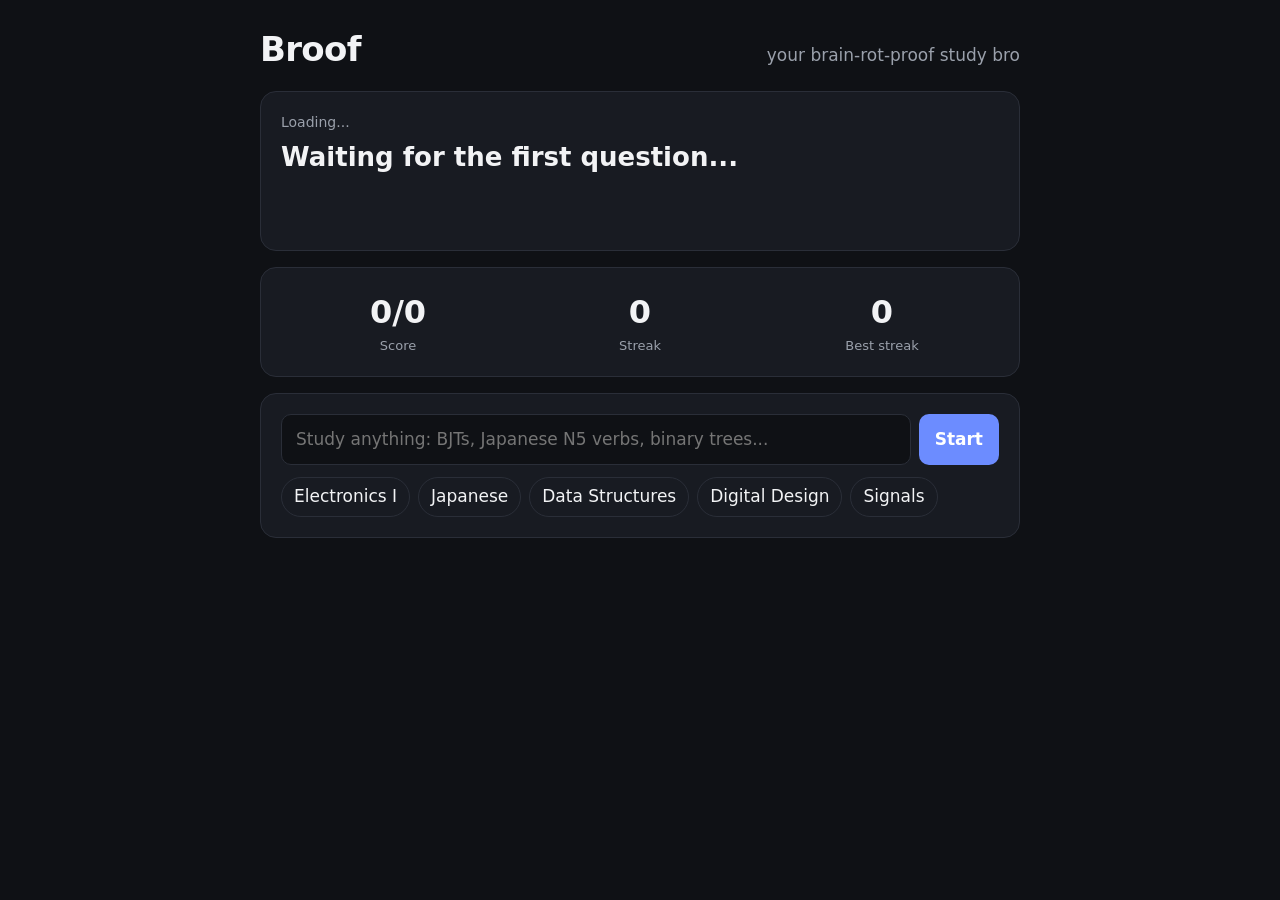
==== index.html @ cd789609 "Level 2: web page with live question, score and topic picker" ====
<!doctype html>
<html lang="en">
<head>
  <meta charset="utf-8">
  <meta name="viewport" content="width=device-width, initial-scale=1">
  <title>Broof</title>
  <style>
    :root {
      --bg: #0f1115; --card: #181b22; --ink: #f2f3f5; --muted: #9aa0ab;
      --accent: #6c8cff; --good: #2fd17a; --bad: #ff5d5d; --line: #2a2e38;
    }
    * { box-sizing: border-box; }
    body {
      margin: 0; padding: 24px 16px; background: var(--bg); color: var(--ink);
      font: 17px/1.5 system-ui, -apple-system, Segoe UI, sans-serif;
    }
    main { max-width: 760px; margin: 0 auto; display: grid; gap: 16px; }
    header { display: flex; align-items: baseline; justify-content: space-between; gap: 12px; flex-wrap: wrap; }
    h1 { margin: 0; font-size: 34px; letter-spacing: -0.02em; }
    .tag { color: var(--muted); margin: 0; }
    .card { background: var(--card); border: 1px solid var(--line); border-radius: 16px; padding: 20px; }
    .row { display: flex; gap: 8px; }
    input {
      flex: 1; min-width: 0; padding: 12px 14px; font: inherit; color: var(--ink);
      background: var(--bg); border: 1px solid var(--line); border-radius: 10px;
    }
    button {
      padding: 12px 16px; font: inherit; font-weight: 600; cursor: pointer;
      border: none; border-radius: 10px; background: var(--accent); color: #fff;
    }
    .chips { display: flex; flex-wrap: wrap; gap: 8px; margin-top: 12px; }
    .chip { background: transparent; color: var(--ink); font-weight: 500;
            border: 1px solid var(--line); padding: 6px 12px; border-radius: 999px; }
    #topic-now { color: var(--muted); font-size: 14px; margin: 0 0 8px; }
    #question { font-size: 26px; font-weight: 650; margin: 0 0 16px; line-height: 1.3; }
    .choices { display: grid; gap: 10px; }
    .choice {
      display: flex; gap: 14px; align-items: center; padding: 14px 16px;
      border: 2px solid var(--line); border-radius: 12px; font-size: 19px;
      transition: border-color .2s, background .2s;
    }
    .letter {
      flex: none; width: 36px; height: 36px; border-radius: 8px; display: grid; place-items: center;
      background: var(--line); font-weight: 700;
    }
    .switch { margin-left: auto; color: var(--muted); font-size: 13px; white-space: nowrap; }
    .choice.right { border-color: var(--good); background: rgba(47,209,122,.12); }
    .choice.wrong { border-color: var(--bad); background: rgba(255,93,93,.12); }
    #status { margin: 14px 0 0; color: var(--muted); min-height: 1.5em; }
    #status.right { color: var(--good); font-weight: 600; }
    #status.wrong { color: var(--bad); font-weight: 600; }
    .stats { display: grid; grid-template-columns: repeat(3, 1fr); gap: 8px; text-align: center; }
    .num { font-size: 32px; font-weight: 700; }
    .lbl { font-size: 13px; color: var(--muted); }
  </style>
</head>
<body>
<main>
  <header>
    <h1>Broof</h1>
    <p class="tag">your brain-rot-proof study bro</p>
  </header>

  <section class="card">
    <p id="topic-now">Loading...</p>
    <p id="question">Waiting for the first question...</p>
    <div class="choices" id="choices"></div>
    <p id="status"></p>
  </section>

  <section class="card stats">
    <div><div class="num" id="score">0/0</div><div class="lbl">Score</div></div>
    <div><div class="num" id="streak">0</div><div class="lbl">Streak</div></div>
    <div><div class="num" id="best">0</div><div class="lbl">Best streak</div></div>
  </section>

  <section class="card">
    <div class="row">
      <input id="topic" placeholder="Study anything: BJTs, Japanese N5 verbs, binary trees...">
      <button id="go">Start</button>
    </div>
    <div class="chips">
      <button class="chip" data-topic="Electronics I: diodes, BJTs and op-amps">Electronics I</button>
      <button class="chip" data-topic="Beginner Japanese vocabulary (write Japanese in romaji with meaning)">Japanese</button>
      <button class="chip" data-topic="Data structures: binary search trees, heaps and hash tables">Data Structures</button>
      <button class="chip" data-topic="Digital design: logic gates, truth tables and binary">Digital Design</button>
      <button class="chip" data-topic="Signals and systems: Fourier and Laplace transforms">Signals</button>
    </div>
  </section>
</main>

<script>
  function start(topic) {
    topic = topic.trim();
    if (!topic) return;
    fetch("/api/topic?name=" + encodeURIComponent(topic)).catch(console.error);
  }
  document.getElementById("go").onclick = () => start(document.getElementById("topic").value);
  document.getElementById("topic").addEventListener("keydown", e => { if (e.key === "Enter") start(e.target.value); });
  document.querySelectorAll(".chip").forEach(c => c.onclick = () => start(c.dataset.topic));

  let lastKey = "";
  async function refresh() {
    let s;
    try { s = await (await fetch("/api/state")).json(); } catch (e) { return; }

    document.getElementById("topic-now").textContent = "Topic: " + s.topic + (s.source === "backup" ? "  (offline deck)" : "");
    document.getElementById("score").textContent = s.score + "/" + s.asked;
    document.getElementById("streak").textContent = s.streak;
    document.getElementById("best").textContent = s.best_streak;

    const status = document.getElementById("status");
    status.className = s.result || "";
    status.textContent = s.status;

    const key = s.question + "|" + s.result + "|" + s.picked;
    if (key === lastKey) return;
    lastKey = key;

    document.getElementById("question").textContent = s.question || "Thinking...";
    const box = document.getElementById("choices");
    box.innerHTML = "";
    (s.choices || []).forEach((text, i) => {
      const div = document.createElement("div");
      div.className = "choice";
      if (s.result && i === s.answer) div.classList.add("right");
      if (s.result === "wrong" && i === s.picked) div.classList.add("wrong");
      div.innerHTML = '<span class="letter"></span><span class="text"></span><span class="switch"></span>';
      div.querySelector(".letter").textContent = "ABCD"[i];
      div.querySelector(".text").textContent = text;
      div.querySelector(".switch").textContent = "switch " + (i + 1);
      box.appendChild(div);
    });
  }
  setInterval(refresh, 500);
  refresh();
</script>
</body>
</html>
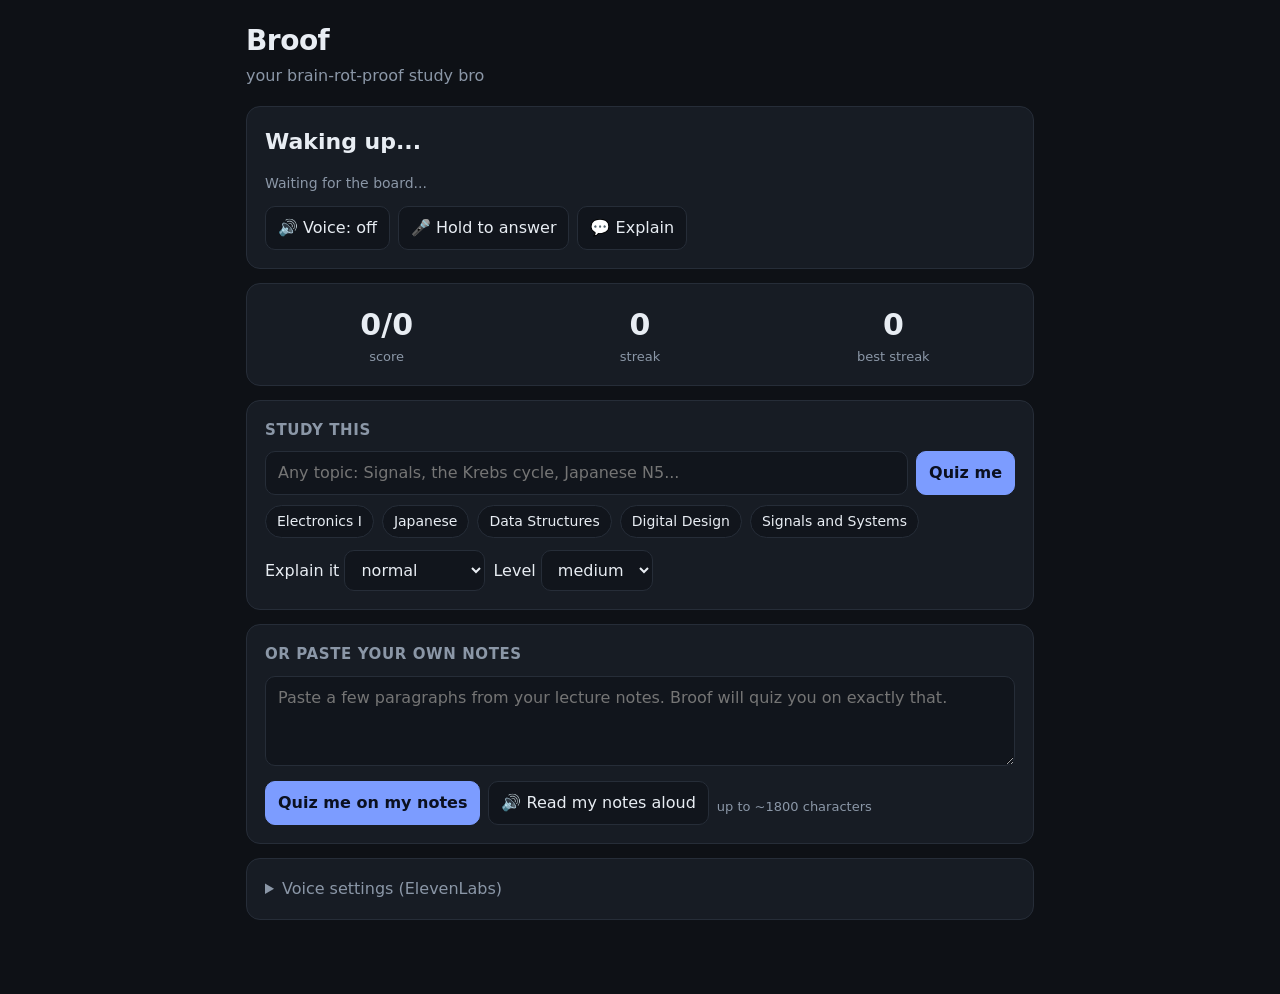
==== commit 77af5574: "Level 5 web page: voice, mic, notes, styles Web page for Level 5 with ElevenLabs voice, mic answers," ====
--- a/index.html
+++ b/index.html
@@ -1,139 +1,225 @@
 <!doctype html>
 <html lang="en">
 <head>
-  <meta charset="utf-8">
-  <meta name="viewport" content="width=device-width, initial-scale=1">
-  <title>Broof</title>
-  <style>
-    :root {
-      --bg: #0f1115; --card: #181b22; --ink: #f2f3f5; --muted: #9aa0ab;
-      --accent: #6c8cff; --good: #2fd17a; --bad: #ff5d5d; --line: #2a2e38;
-    }
-    * { box-sizing: border-box; }
-    body {
-      margin: 0; padding: 24px 16px; background: var(--bg); color: var(--ink);
-      font: 17px/1.5 system-ui, -apple-system, Segoe UI, sans-serif;
-    }
-    main { max-width: 760px; margin: 0 auto; display: grid; gap: 16px; }
-    header { display: flex; align-items: baseline; justify-content: space-between; gap: 12px; flex-wrap: wrap; }
-    h1 { margin: 0; font-size: 34px; letter-spacing: -0.02em; }
-    .tag { color: var(--muted); margin: 0; }
-    .card { background: var(--card); border: 1px solid var(--line); border-radius: 16px; padding: 20px; }
-    .row { display: flex; gap: 8px; }
-    input {
-      flex: 1; min-width: 0; padding: 12px 14px; font: inherit; color: var(--ink);
-      background: var(--bg); border: 1px solid var(--line); border-radius: 10px;
-    }
-    button {
-      padding: 12px 16px; font: inherit; font-weight: 600; cursor: pointer;
-      border: none; border-radius: 10px; background: var(--accent); color: #fff;
-    }
-    .chips { display: flex; flex-wrap: wrap; gap: 8px; margin-top: 12px; }
-    .chip { background: transparent; color: var(--ink); font-weight: 500;
-            border: 1px solid var(--line); padding: 6px 12px; border-radius: 999px; }
-    #topic-now { color: var(--muted); font-size: 14px; margin: 0 0 8px; }
-    #question { font-size: 26px; font-weight: 650; margin: 0 0 16px; line-height: 1.3; }
-    .choices { display: grid; gap: 10px; }
-    .choice {
-      display: flex; gap: 14px; align-items: center; padding: 14px 16px;
-      border: 2px solid var(--line); border-radius: 12px; font-size: 19px;
-      transition: border-color .2s, background .2s;
-    }
-    .letter {
-      flex: none; width: 36px; height: 36px; border-radius: 8px; display: grid; place-items: center;
-      background: var(--line); font-weight: 700;
-    }
-    .switch { margin-left: auto; color: var(--muted); font-size: 13px; white-space: nowrap; }
-    .choice.right { border-color: var(--good); background: rgba(47,209,122,.12); }
-    .choice.wrong { border-color: var(--bad); background: rgba(255,93,93,.12); }
-    #status { margin: 14px 0 0; color: var(--muted); min-height: 1.5em; }
-    #status.right { color: var(--good); font-weight: 600; }
-    #status.wrong { color: var(--bad); font-weight: 600; }
-    .stats { display: grid; grid-template-columns: repeat(3, 1fr); gap: 8px; text-align: center; }
-    .num { font-size: 32px; font-weight: 700; }
-    .lbl { font-size: 13px; color: var(--muted); }
-  </style>
+<meta charset="utf-8">
+<meta name="viewport" content="width=device-width, initial-scale=1">
+<title>Broof - your brain-rot-proof study bro</title>
+<style>
+  :root { --bg:#0e1116; --card:#171c24; --line:#262d38; --text:#e8edf3; --muted:#8b97a7;
+          --accent:#7c9cff; --good:#2fd37a; --bad:#ff5d6c; }
+  * { box-sizing:border-box; }
+  body { margin:0; background:var(--bg); color:var(--text); font:16px/1.5 system-ui,Segoe UI,sans-serif; }
+  .wrap { max-width:820px; margin:0 auto; padding:20px 16px 60px; }
+  h1 { margin:0; font-size:28px; letter-spacing:-.5px; }
+  .sub { color:var(--muted); margin:2px 0 18px; }
+  .card { background:var(--card); border:1px solid var(--line); border-radius:14px; padding:18px; margin-bottom:14px; }
+  .q { font-size:22px; font-weight:600; margin:0 0 14px; min-height:34px; }
+  .badge { display:inline-block; font-size:12px; padding:2px 8px; border-radius:99px; background:#2a3350; color:#b8c6ff; margin-left:8px; vertical-align:middle; }
+  .choice { display:flex; gap:12px; align-items:center; padding:12px 14px; margin:8px 0; border:1px solid var(--line); border-radius:10px; background:#11151c; }
+  .choice b { width:30px; height:30px; border-radius:8px; background:#222a38; display:grid; place-items:center; }
+  .choice small { margin-left:auto; color:var(--muted); }
+  .choice.right { border-color:var(--good); background:#12301f; }
+  .choice.wrong { border-color:var(--bad); background:#3a1a20; }
+  .why { margin-top:12px; padding:12px 14px; border-radius:10px; background:#1b2233; border-left:3px solid var(--accent); display:none; }
+  .why.show { display:block; }
+  .status { color:var(--muted); margin-top:10px; font-size:14px; }
+  .stats { display:grid; grid-template-columns:repeat(3,1fr); gap:10px; }
+  .stat { text-align:center; } .stat .n { font-size:30px; font-weight:700; } .stat .l { color:var(--muted); font-size:13px; }
+  .row { display:flex; flex-wrap:wrap; gap:8px; align-items:center; }
+  input, textarea, select, button { font:inherit; color:var(--text); background:#11151c; border:1px solid var(--line); border-radius:10px; padding:9px 12px; }
+  input[type=text] { flex:1; min-width:160px; }
+  textarea { width:100%; min-height:90px; resize:vertical; }
+  button { cursor:pointer; } button:hover { border-color:var(--accent); }
+  button.primary { background:var(--accent); color:#0b1020; border-color:var(--accent); font-weight:600; }
+  button.on { background:#16301f; border-color:var(--good); }
+  button.rec { background:#3a1a20; border-color:var(--bad); }
+  .chip { padding:5px 11px; font-size:14px; border-radius:99px; }
+  h3 { margin:0 0 10px; font-size:15px; color:var(--muted); font-weight:600; text-transform:uppercase; letter-spacing:.6px; }
+  .hint { color:var(--muted); font-size:13px; margin-top:8px; }
+  details summary { cursor:pointer; color:var(--muted); }
+  ul { margin:6px 0 0; padding-left:20px; }
+</style>
 </head>
 <body>
-<main>
-  <header>
-    <h1>Broof</h1>
-    <p class="tag">your brain-rot-proof study bro</p>
-  </header>
-
-  <section class="card">
-    <p id="topic-now">Loading...</p>
-    <p id="question">Waiting for the first question...</p>
-    <div class="choices" id="choices"></div>
-    <p id="status"></p>
-  </section>
-
-  <section class="card stats">
-    <div><div class="num" id="score">0/0</div><div class="lbl">Score</div></div>
-    <div><div class="num" id="streak">0</div><div class="lbl">Streak</div></div>
-    <div><div class="num" id="best">0</div><div class="lbl">Best streak</div></div>
-  </section>
-
-  <section class="card">
+<div class="wrap">
+  <h1>Broof</h1>
+  <div class="sub">your brain-rot-proof study bro</div>
+
+  <div class="card">
+    <p class="q"><span id="q">Waking up...</span><span id="retry" class="badge" style="display:none">second chance</span></p>
+    <div id="choices"></div>
+    <div id="why" class="why"></div>
+    <div class="status" id="status"></div>
+    <div class="row" style="margin-top:12px">
+      <button id="voiceBtn">🔊 Voice: off</button>
+      <button id="micBtn">🎤 Hold to answer</button>
+      <button id="whyBtn">💬 Explain</button>
+      <span class="hint" id="heard"></span>
+    </div>
+  </div>
+
+  <div class="card stats">
+    <div class="stat"><div class="n" id="score">0/0</div><div class="l">score</div></div>
+    <div class="stat"><div class="n" id="streak">0</div><div class="l">streak</div></div>
+    <div class="stat"><div class="n" id="best">0</div><div class="l">best streak</div></div>
+  </div>
+
+  <div class="card">
+    <h3>Study this</h3>
     <div class="row">
-      <input id="topic" placeholder="Study anything: BJTs, Japanese N5 verbs, binary trees...">
-      <button id="go">Start</button>
+      <input type="text" id="topic" placeholder="Any topic: Signals, the Krebs cycle, Japanese N5...">
+      <button class="primary" id="go">Quiz me</button>
     </div>
-    <div class="chips">
-      <button class="chip" data-topic="Electronics I: diodes, BJTs and op-amps">Electronics I</button>
-      <button class="chip" data-topic="Beginner Japanese vocabulary (write Japanese in romaji with meaning)">Japanese</button>
-      <button class="chip" data-topic="Data structures: binary search trees, heaps and hash tables">Data Structures</button>
-      <button class="chip" data-topic="Digital design: logic gates, truth tables and binary">Digital Design</button>
-      <button class="chip" data-topic="Signals and systems: Fourier and Laplace transforms">Signals</button>
+    <div class="row" style="margin-top:10px" id="chips"></div>
+    <div class="row" style="margin-top:12px">
+      <label>Explain it
+        <select id="style"><option value="normal">normal</option><option value="mom">like a mom</option><option value="coach">like a coach</option></select>
+      </label>
+      <label>Level
+        <select id="level"><option>easy</option><option selected>medium</option><option>hard</option></select>
+      </label>
     </div>
-  </section>
-</main>
+  </div>
+
+  <div class="card">
+    <h3>Or paste your own notes</h3>
+    <textarea id="notes" placeholder="Paste a few paragraphs from your lecture notes. Broof will quiz you on exactly that."></textarea>
+    <div class="row" style="margin-top:8px"><button class="primary" id="notesGo">Quiz me on my notes</button><button id="readNotes">🔊 Read my notes aloud</button><span class="hint">up to ~1800 characters</span></div>
+  </div>
+
+  <div class="card" id="reportCard" style="display:none">
+    <h3>Things to review</h3>
+    <div id="report"></div>
+  </div>
+
+  <div class="card">
+    <details>
+      <summary>Voice settings (ElevenLabs)</summary>
+      <p class="hint">Paste your own ElevenLabs key and a voice ID. They are stored only in this browser. With no key, Broof uses the browser's built-in voice.</p>
+      <div class="row">
+        <input type="password" id="elKey" placeholder="ElevenLabs API key" autocomplete="off">
+        <input type="text" id="elVoice" placeholder="Voice ID (e.g. your mommy voice)">
+        <button id="elSave">Save</button><button id="elTest">Test voice</button>
+      </div>
+      <div class="hint" id="elMsg"></div>
+    </details>
+  </div>
+</div>
 
 <script>
-  function start(topic) {
-    topic = topic.trim();
-    if (!topic) return;
-    fetch("/api/topic?name=" + encodeURIComponent(topic)).catch(console.error);
+const $ = id => document.getElementById(id);
+const LS = { get(k){ try { return localStorage.getItem(k) || ""; } catch(e){ return ""; } },
+             set(k,v){ try { localStorage.setItem(k,v); } catch(e){} } };
+const api = (path, params) => fetch(path + (params ? "?" + new URLSearchParams(params) : "")).catch(()=>{});
+
+let S = {}, lastQ = "", lastResult = "", voiceOn = false, speaking = null;
+
+/* ---------- speaking ---------- */
+function stopSpeaking(){ try { speechSynthesis.cancel(); } catch(e){} if (speaking){ speaking.pause(); speaking = null; } }
+async function say(text){
+  if (!voiceOn || !text) return;
+  stopSpeaking();
+  const key = LS.get("elKey"), voice = LS.get("elVoice");
+  if (key && voice) {
+    try {
+      const r = await fetch("https://api.elevenlabs.io/v1/text-to-speech/" + encodeURIComponent(voice), {
+        method: "POST",
+        headers: { "xi-api-key": key, "Content-Type": "application/json", "Accept": "audio/mpeg" },
+        body: JSON.stringify({ text, model_id: "eleven_turbo_v2_5" })
+      });
+      if (!r.ok) throw new Error("ElevenLabs " + r.status);
+      const a = new Audio(URL.createObjectURL(await r.blob()));
+      speaking = a; await a.play(); return;
+    } catch (e) { $("elMsg").textContent = "ElevenLabs failed (" + e.message + "), using the browser voice."; }
   }
-  document.getElementById("go").onclick = () => start(document.getElementById("topic").value);
-  document.getElementById("topic").addEventListener("keydown", e => { if (e.key === "Enter") start(e.target.value); });
-  document.querySelectorAll(".chip").forEach(c => c.onclick = () => start(c.dataset.topic));
-
-  let lastKey = "";
-  async function refresh() {
-    let s;
-    try { s = await (await fetch("/api/state")).json(); } catch (e) { return; }
-
-    document.getElementById("topic-now").textContent = "Topic: " + s.topic + (s.source === "backup" ? "  (offline deck)" : "");
-    document.getElementById("score").textContent = s.score + "/" + s.asked;
-    document.getElementById("streak").textContent = s.streak;
-    document.getElementById("best").textContent = s.best_streak;
-
-    const status = document.getElementById("status");
-    status.className = s.result || "";
-    status.textContent = s.status;
-
-    const key = s.question + "|" + s.result + "|" + s.picked;
-    if (key === lastKey) return;
-    lastKey = key;
-
-    document.getElementById("question").textContent = s.question || "Thinking...";
-    const box = document.getElementById("choices");
-    box.innerHTML = "";
-    (s.choices || []).forEach((text, i) => {
-      const div = document.createElement("div");
-      div.className = "choice";
-      if (s.result && i === s.answer) div.classList.add("right");
-      if (s.result === "wrong" && i === s.picked) div.classList.add("wrong");
-      div.innerHTML = '<span class="letter"></span><span class="text"></span><span class="switch"></span>';
-      div.querySelector(".letter").textContent = "ABCD"[i];
-      div.querySelector(".text").textContent = text;
-      div.querySelector(".switch").textContent = "switch " + (i + 1);
-      box.appendChild(div);
-    });
-  }
-  setInterval(refresh, 500);
-  refresh();
+  const u = new SpeechSynthesisUtterance(text); u.rate = 1.05; speechSynthesis.speak(u);
+}
+
+/* ---------- drawing ---------- */
+function render(){
+  $("q").textContent = S.question || S.status || "";
+  $("retry").style.display = S.is_retry ? "inline-block" : "none";
+  const box = $("choices"); box.innerHTML = "";
+  (S.choices || []).forEach((c, i) => {
+    const d = document.createElement("div"); d.className = "choice";
+    if (S.result && i === S.answer) d.classList.add("right");
+    if (S.result === "wrong" && i === S.picked) d.classList.add("wrong");
+    d.innerHTML = "<b>" + "ABCD"[i] + "</b><span></span><small>switch " + (i+1) + "</small>";
+    d.querySelector("span").textContent = c; box.appendChild(d);
+  });
+  const w = $("why");
+  if (S.result && S.why) { w.textContent = "💬 " + S.why; w.classList.add("show"); } else w.classList.remove("show");
+  $("status").textContent = (S.question ? S.status : "") + (S.source === "backup" ? "  (offline deck)" : S.source === "saved" ? "  (saved deck)" : "");
+  $("score").textContent = S.score + "/" + S.asked;
+  $("streak").textContent = S.streak; $("best").textContent = S.best_streak;
+  const miss = S.missed || [];
+  $("reportCard").style.display = miss.length ? "block" : "none";
+  $("report").innerHTML = miss.length ? "<ul>" + miss.map(m => "<li></li>").join("") + "</ul>" : "";
+  [...$("report").querySelectorAll("li")].forEach((li, i) => li.textContent = miss[i]);
+}
+
+async function poll(){
+  try {
+    S = await (await fetch("/api/state")).json();
+    render();
+    if (S.question && S.question !== lastQ) {
+      lastQ = S.question; lastResult = "";
+      say("Question. " + S.question + ". " + S.choices.map((c,i) => "ABCD"[i] + ", " + c).join(". "));
+    }
+    if (S.result && S.result !== lastResult) {
+      lastResult = S.result;
+      say((S.result === "right" ? "Correct! " : "Nope. The answer is " + "ABCD"[S.answer] + ", " + S.choices[S.answer] + ". ") + (S.why || ""));
+    }
+  } catch(e) { $("status").textContent = "Waiting for the board..."; }
+}
+setInterval(poll, 500); poll();
+
+/* ---------- buttons ---------- */
+$("voiceBtn").onclick = () => {
+  voiceOn = !voiceOn; $("voiceBtn").textContent = "🔊 Voice: " + (voiceOn ? "on" : "off");
+  $("voiceBtn").classList.toggle("on", voiceOn);
+  api("/api/voice", { on: voiceOn ? 1 : 0 });
+  if (voiceOn) { lastQ = ""; } else stopSpeaking();   // re-read the current question when turned on
+};
+$("whyBtn").onclick = () => { if (S.why && S.result) { const was = voiceOn; voiceOn = true; say(S.why); voiceOn = was; } };
+const go = () => { const t = $("topic").value.trim(); if (t) api("/api/topic", { name: t }); };
+$("go").onclick = go; $("topic").onkeydown = e => { if (e.key === "Enter") go(); };
+$("notesGo").onclick = () => { const t = $("notes").value.trim(); if (t) api("/api/notes", { text: t }); };
+$("readNotes").onclick = () => { const t = $("notes").value.trim(); if (t) { const was = voiceOn; voiceOn = true; say(t.slice(0, 900)); voiceOn = was; } };
+$("style").onchange = () => api("/api/style", { name: $("style").value });
+$("level").onchange = () => api("/api/level", { name: $("level").value });
+["Electronics I", "Japanese", "Data Structures", "Digital Design", "Signals and Systems"].forEach(t => {
+  const b = document.createElement("button"); b.className = "chip"; b.textContent = t;
+  b.onclick = () => { $("topic").value = t; go(); }; $("chips").appendChild(b);
+});
+
+/* ---------- ElevenLabs settings ---------- */
+$("elKey").value = LS.get("elKey"); $("elVoice").value = LS.get("elVoice");
+$("elSave").onclick = () => { LS.set("elKey", $("elKey").value.trim()); LS.set("elVoice", $("elVoice").value.trim()); $("elMsg").textContent = "Saved in this browser."; };
+$("elTest").onclick = () => { LS.set("elKey", $("elKey").value.trim()); LS.set("elVoice", $("elVoice").value.trim());
+  const was = voiceOn; voiceOn = true; $("elMsg").textContent = ""; say("Hi sweetie. Ready to study? Eat something first."); voiceOn = was; };
+
+/* ---------- voice answers (hold the button, say A, B, C, D or explain) ---------- */
+const SR = window.SpeechRecognition || window.webkitSpeechRecognition;
+const WORDS = { a:0, ay:0, eh:0, one:0, "1":0, b:1, be:1, bee:1, two:1, "2":1, c:2, see:2, sea:2, three:2, "3":2, d:3, dee:3, four:3, "4":3 };
+if (!SR) { $("micBtn").disabled = true; $("micBtn").textContent = "🎤 (use Chrome on localhost)"; }
+else {
+  const rec = new SR(); rec.lang = "en-US"; rec.interimResults = false; rec.maxAlternatives = 3;
+  rec.onresult = e => {
+    const heard = [...e.results[0]].map(r => r.transcript.toLowerCase().trim());
+    $("heard").textContent = 'heard: "' + heard[0] + '"';
+    for (const h of heard) {
+      if (/explain|why/.test(h)) { $("whyBtn").click(); return; }
+      for (const w of h.replace(/[^a-z0-9 ]/g, "").split(/\s+/)) if (w in WORDS) { api("/api/answer", { i: WORDS[w] }); return; }
+    }
+  };
+  rec.onend = () => $("micBtn").classList.remove("rec");
+  rec.onerror = () => $("micBtn").classList.remove("rec");
+  const start = () => { stopSpeaking(); try { rec.start(); $("micBtn").classList.add("rec"); } catch(e){} };
+  const stop = () => { try { rec.stop(); } catch(e){} };
+  $("micBtn").onmousedown = start; $("micBtn").onmouseup = stop; $("micBtn").onmouseleave = stop;
+  $("micBtn").ontouchstart = e => { e.preventDefault(); start(); }; $("micBtn").ontouchend = stop;
+}
 </script>
 </body>
 </html>
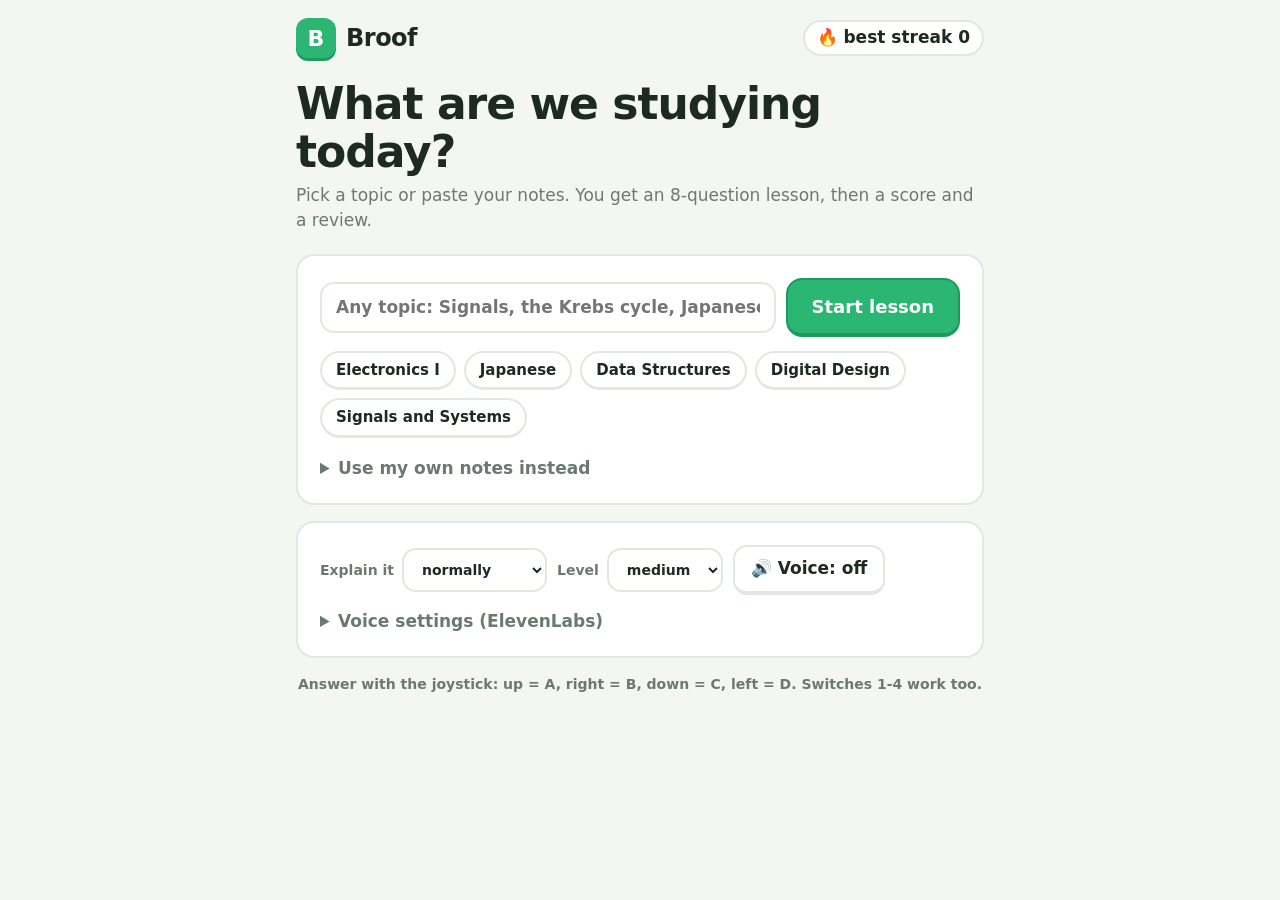
==== commit c3d0d733: "v8 web page: home, lesson, results views Co-Authored-By: Claude Sonnet 5.5 <noreply@anthropic.com> " ====
--- a/index.html
+++ b/index.html
@@ -5,105 +5,195 @@
 <meta name="viewport" content="width=device-width, initial-scale=1">
 <title>Broof - your brain-rot-proof study bro</title>
 <style>
-  :root { --bg:#0e1116; --card:#171c24; --line:#262d38; --text:#e8edf3; --muted:#8b97a7;
-          --accent:#7c9cff; --good:#2fd37a; --bad:#ff5d6c; }
+  :root { --bg:#f4f6f1; --card:#fff; --ink:#1c2a22; --muted:#6b7a70; --line:#e2e8e0;
+          --green:#2bb673; --green-d:#1f9a5f; --green-bg:#e3f6ec; --red:#e5484d; --red-bg:#fdeaea;
+          --blue:#3b6cf6; --blue-bg:#e8eefe; --r:18px; }
   * { box-sizing:border-box; }
-  body { margin:0; background:var(--bg); color:var(--text); font:16px/1.5 system-ui,Segoe UI,sans-serif; }
-  .wrap { max-width:820px; margin:0 auto; padding:20px 16px 60px; }
-  h1 { margin:0; font-size:28px; letter-spacing:-.5px; }
-  .sub { color:var(--muted); margin:2px 0 18px; }
-  .card { background:var(--card); border:1px solid var(--line); border-radius:14px; padding:18px; margin-bottom:14px; }
-  .q { font-size:22px; font-weight:600; margin:0 0 14px; min-height:34px; }
-  .badge { display:inline-block; font-size:12px; padding:2px 8px; border-radius:99px; background:#2a3350; color:#b8c6ff; margin-left:8px; vertical-align:middle; }
-  .choice { display:flex; gap:12px; align-items:center; padding:12px 14px; margin:8px 0; border:1px solid var(--line); border-radius:10px; background:#11151c; }
-  .choice b { width:30px; height:30px; border-radius:8px; background:#222a38; display:grid; place-items:center; }
-  .choice small { margin-left:auto; color:var(--muted); }
-  .choice.right { border-color:var(--good); background:#12301f; }
-  .choice.wrong { border-color:var(--bad); background:#3a1a20; }
-  .why { margin-top:12px; padding:12px 14px; border-radius:10px; background:#1b2233; border-left:3px solid var(--accent); display:none; }
-  .why.show { display:block; }
-  .status { color:var(--muted); margin-top:10px; font-size:14px; }
-  .stats { display:grid; grid-template-columns:repeat(3,1fr); gap:10px; }
-  .stat { text-align:center; } .stat .n { font-size:30px; font-weight:700; } .stat .l { color:var(--muted); font-size:13px; }
-  .row { display:flex; flex-wrap:wrap; gap:8px; align-items:center; }
-  input, textarea, select, button { font:inherit; color:var(--text); background:#11151c; border:1px solid var(--line); border-radius:10px; padding:9px 12px; }
-  input[type=text] { flex:1; min-width:160px; }
-  textarea { width:100%; min-height:90px; resize:vertical; }
-  button { cursor:pointer; } button:hover { border-color:var(--accent); }
-  button.primary { background:var(--accent); color:#0b1020; border-color:var(--accent); font-weight:600; }
-  button.on { background:#16301f; border-color:var(--good); }
-  button.rec { background:#3a1a20; border-color:var(--bad); }
-  .chip { padding:5px 11px; font-size:14px; border-radius:99px; }
-  h3 { margin:0 0 10px; font-size:15px; color:var(--muted); font-weight:600; text-transform:uppercase; letter-spacing:.6px; }
-  .hint { color:var(--muted); font-size:13px; margin-top:8px; }
-  details summary { cursor:pointer; color:var(--muted); }
-  ul { margin:6px 0 0; padding-left:20px; }
+  [hidden] { display:none !important; }
+  body { margin:0; background:var(--bg); color:var(--ink); font:17px/1.5 "Nunito","Segoe UI",system-ui,-apple-system,sans-serif; -webkit-font-smoothing:antialiased; }
+  .wrap { max-width:720px; margin:0 auto; padding:18px 16px 60px; }
+  button, input, select, textarea { font:inherit; color:var(--ink); }
+  button { cursor:pointer; background:#fff; border:2px solid var(--line); border-bottom-width:4px; border-radius:14px; padding:9px 16px; font-weight:800; }
+  button:hover { border-color:#c8d2c8; }
+  button:active { transform:translateY(2px); border-bottom-width:2px; }
+  button.primary { background:var(--green); border-color:var(--green-d); color:#fff; }
+  button.primary:hover { background:#27a869; }
+  button.big { padding:13px 24px; font-size:18px; border-radius:16px; }
+  button.on { background:var(--green-bg); border-color:var(--green); color:#14673f; }
+  button.rec { background:var(--red-bg); border-color:var(--red); }
+  button.ghost { border-color:transparent; background:transparent; border-bottom-width:2px; color:var(--muted); }
+  input[type=text], input[type=password], select, textarea { background:#fff; border:2px solid var(--line); border-radius:14px; padding:11px 14px; font-weight:600; }
+  input:focus, select:focus, textarea:focus { outline:none; border-color:var(--blue); }
+  input[type=text] { flex:1; min-width:180px; }
+  textarea { width:100%; min-height:110px; resize:vertical; }
+  .row { display:flex; flex-wrap:wrap; gap:10px; align-items:center; }
+  .card { background:var(--card); border:2px solid var(--line); border-radius:var(--r); padding:22px; margin-bottom:16px; }
+  .hint { color:var(--muted); font-size:14px; font-weight:600; }
+  label { font-weight:800; font-size:14px; color:var(--muted); display:flex; gap:8px; align-items:center; }
+  details summary { cursor:pointer; font-weight:800; color:var(--muted); }
+
+  .brand { display:flex; align-items:center; gap:10px; }
+  .logo { width:40px; height:40px; border-radius:12px; background:var(--green); color:#fff; display:grid; place-items:center; font-weight:900; font-size:22px; box-shadow:0 3px 0 var(--green-d); }
+  .brand b { font-size:24px; letter-spacing:-.5px; }
+  .pill { background:var(--card); border:2px solid var(--line); border-radius:99px; padding:3px 12px; font-weight:800; white-space:nowrap; }
+  .topbar { display:flex; align-items:center; justify-content:space-between; margin-bottom:22px; }
+
+  /* home */
+  .hero h1 { font-size:clamp(32px,6vw,44px); line-height:1.1; letter-spacing:-1px; margin:18px 0 6px; font-weight:900; }
+  .hero p { margin:0 0 20px; color:var(--muted); }
+  .chips { display:flex; flex-wrap:wrap; gap:8px; margin-top:14px; }
+  .chip { padding:6px 14px; font-size:15px; border-radius:99px; border-bottom-width:3px; }
+  .last { display:flex; align-items:center; gap:14px; }
+  .last .num { font-size:26px; font-weight:900; color:var(--green-d); }
+
+  /* study */
+  .study-top { display:flex; align-items:center; gap:12px; margin-bottom:18px; }
+  .bar { flex:1; height:12px; background:var(--line); border-radius:99px; overflow:hidden; }
+  .bar > div { height:100%; width:0; background:var(--green); border-radius:99px; transition:width .5s; }
+  .meta { display:flex; flex-wrap:wrap; gap:8px; align-items:center; margin-bottom:10px; color:var(--muted); font-weight:800; font-size:13px; text-transform:uppercase; letter-spacing:.7px; }
+  .tag { background:var(--blue-bg); color:var(--blue); border-radius:99px; padding:2px 10px; }
+  .tag.retry { background:#fff3d6; color:#a56a00; }
+  .q { font-size:27px; line-height:1.28; font-weight:800; letter-spacing:-.3px; margin:0 0 18px; }
+  .choice { display:flex; align-items:center; gap:14px; padding:14px 16px; margin:10px 0; border:2px solid var(--line); border-bottom-width:5px; border-radius:16px; background:#fff; font-weight:700; }
+  .choice .k { width:38px; height:38px; border-radius:11px; background:var(--bg); display:grid; place-items:center; font-weight:900; color:var(--muted); flex:none; }
+  .choice .t { flex:1; }
+  .choice .d { color:var(--muted); font-size:22px; font-weight:800; }
+  .choice.right { border-color:var(--green); background:var(--green-bg); }
+  .choice.right .k { background:var(--green); color:#fff; }
+  .choice.wrong { border-color:var(--red); background:var(--red-bg); }
+  .choice.wrong .k { background:var(--red); color:#fff; }
+  .sheet { margin-top:14px; padding:14px 16px; border-radius:16px; font-weight:700; }
+  .sheet.right { background:var(--green-bg); color:#14673f; }
+  .sheet.wrong { background:var(--red-bg); color:#8a2226; }
+  .sheet h4 { margin:0 0 2px; font-size:19px; }
+  .sheet p { margin:0; font-weight:600; }
+  .sheet .go { margin-top:12px; display:flex; align-items:center; gap:12px; flex-wrap:wrap; }
+  .foot { display:flex; flex-wrap:wrap; gap:8px; align-items:center; margin-top:16px; }
+  .foot .hint { margin-left:auto; }
+
+  /* loading */
+  .center { text-align:center; padding:70px 10px; }
+  .spin { width:54px; height:54px; border-radius:50%; border:6px solid var(--line); border-top-color:var(--green); margin:0 auto 20px; animation:sp 1s linear infinite; }
+  @keyframes sp { to { transform:rotate(360deg); } }
+
+  /* done */
+  .ring { width:150px; height:150px; border-radius:50%; margin:6px auto 14px; display:grid; place-items:center; background:conic-gradient(var(--green) var(--pct,0%), var(--line) 0); }
+  .ring div { width:118px; height:118px; border-radius:50%; background:var(--card); display:grid; place-items:center; font-size:34px; font-weight:900; }
+  .done h2 { margin:0 0 4px; font-size:30px; letter-spacing:-.6px; }
+  .rev { border-left:5px solid var(--red); background:#fff; border-radius:12px; padding:12px 16px; margin:10px 0; border:2px solid var(--line); border-left:6px solid var(--red); }
+  .rev.ok { border-left-color:var(--green); }
+  .rev b { display:block; }
+  .rev small { color:var(--muted); font-weight:600; font-size:15px; }
+  @media (max-width:520px) { .q { font-size:22px; } }
 </style>
 </head>
 <body>
 <div class="wrap">
-  <h1>Broof</h1>
-  <div class="sub">your brain-rot-proof study bro</div>
-
-  <div class="card">
-    <p class="q"><span id="q">Waking up...</span><span id="retry" class="badge" style="display:none">second chance</span></p>
-    <div id="choices"></div>
-    <div id="why" class="why"></div>
-    <div class="status" id="status"></div>
-    <div class="row" style="margin-top:12px">
-      <button id="voiceBtn">🔊 Voice: off</button>
-      <button id="micBtn">🎤 Hold to answer</button>
-      <button id="whyBtn">💬 Explain</button>
-      <span class="hint" id="heard"></span>
-    </div>
-  </div>
-
-  <div class="card stats">
-    <div class="stat"><div class="n" id="score">0/0</div><div class="l">score</div></div>
-    <div class="stat"><div class="n" id="streak">0</div><div class="l">streak</div></div>
-    <div class="stat"><div class="n" id="best">0</div><div class="l">best streak</div></div>
-  </div>
-
-  <div class="card">
-    <h3>Study this</h3>
-    <div class="row">
-      <input type="text" id="topic" placeholder="Any topic: Signals, the Krebs cycle, Japanese N5...">
-      <button class="primary" id="go">Quiz me</button>
-    </div>
-    <div class="row" style="margin-top:10px" id="chips"></div>
-    <div class="row" style="margin-top:12px">
-      <label>Explain it
-        <select id="style"><option value="normal">normal</option><option value="mom">like a mom</option><option value="coach">like a coach</option></select>
-      </label>
-      <label>Level
-        <select id="level"><option>easy</option><option selected>medium</option><option>hard</option></select>
-      </label>
-    </div>
-  </div>
-
-  <div class="card">
-    <h3>Or paste your own notes</h3>
-    <textarea id="notes" placeholder="Paste a few paragraphs from your lecture notes. Broof will quiz you on exactly that."></textarea>
-    <div class="row" style="margin-top:8px"><button class="primary" id="notesGo">Quiz me on my notes</button><button id="readNotes">🔊 Read my notes aloud</button><span class="hint">up to ~1800 characters</span></div>
-  </div>
-
-  <div class="card" id="reportCard" style="display:none">
-    <h3>Things to review</h3>
-    <div id="report"></div>
-  </div>
-
-  <div class="card">
-    <details>
-      <summary>Voice settings (ElevenLabs)</summary>
-      <p class="hint">Paste your own ElevenLabs key and a voice ID. They are stored only in this browser. With no key, Broof uses the browser's built-in voice.</p>
+
+  <!-- HOME -->
+  <section id="home">
+    <div class="topbar">
+      <div class="brand"><div class="logo">B</div><b>Broof</b></div>
+      <div class="pill">🔥 best streak <span id="bestHome">0</span></div>
+    </div>
+    <div class="hero">
+      <h1>What are we studying today?</h1>
+      <p>Pick a topic or paste your notes. You get an 8-question lesson, then a score and a review.</p>
+    </div>
+    <div class="card">
       <div class="row">
-        <input type="password" id="elKey" placeholder="ElevenLabs API key" autocomplete="off">
-        <input type="text" id="elVoice" placeholder="Voice ID (e.g. your mommy voice)">
-        <button id="elSave">Save</button><button id="elTest">Test voice</button>
+        <input type="text" id="topic" placeholder="Any topic: Signals, the Krebs cycle, Japanese N5...">
+        <button class="primary big" id="go">Start lesson</button>
       </div>
-      <div class="hint" id="elMsg"></div>
-    </details>
-  </div>
+      <div class="chips" id="chips"></div>
+      <details style="margin-top:18px">
+        <summary>Use my own notes instead</summary>
+        <textarea id="notes" style="margin-top:10px" placeholder="Paste a few paragraphs from your lecture notes. Broof quizzes you on exactly that."></textarea>
+        <div class="row" style="margin-top:10px">
+          <button class="primary" id="notesGo">Quiz me on my notes</button>
+          <button id="readNotes">🔊 Read my notes aloud</button>
+          <span class="hint">up to ~1800 characters</span>
+        </div>
+      </details>
+    </div>
+    <div class="card" id="lastCard" hidden>
+      <div class="last"><div class="num" id="lastScore"></div><div><b id="lastTopic"></b><div class="hint">your last lesson</div></div></div>
+    </div>
+    <div class="card">
+      <div class="row">
+        <label>Explain it
+          <select id="style"><option value="normal">normally</option><option value="mom">like a mom</option><option value="coach">like a coach</option></select>
+        </label>
+        <label>Level
+          <select id="level"><option>easy</option><option selected>medium</option><option>hard</option></select>
+        </label>
+        <button class="voiceBtn" id="voiceHome">🔊 Voice: off</button>
+      </div>
+      <details style="margin-top:14px">
+        <summary>Voice settings (ElevenLabs)</summary>
+        <p class="hint">Paste your own ElevenLabs key and a voice ID. They stay in this browser. With no key, Broof uses the browser's built-in voice.</p>
+        <div class="row">
+          <input type="password" id="elKey" placeholder="ElevenLabs API key" autocomplete="off">
+          <input type="text" id="elVoice" placeholder="Voice ID">
+          <button id="elSave">Save</button><button id="elTest">Test voice</button>
+        </div>
+        <div class="hint" id="elMsg"></div>
+      </details>
+    </div>
+    <p class="hint" style="text-align:center">Answer with the joystick: up = A, right = B, down = C, left = D. Switches 1-4 work too.</p>
+  </section>
+
+  <!-- LOADING -->
+  <section id="loading" hidden>
+    <div class="center">
+      <div class="spin"></div>
+      <h2 style="margin:0 0 6px">Gemini is writing your lesson</h2>
+      <div class="hint" id="loadTopic"></div>
+    </div>
+  </section>
+
+  <!-- STUDY -->
+  <section id="study" hidden>
+    <div class="study-top">
+      <button class="ghost" id="quit" title="Back to home">✕</button>
+      <div class="bar"><div id="prog"></div></div>
+      <div class="pill">🔥 <span id="streak">0</span></div>
+    </div>
+    <div class="card">
+      <div class="meta"><span id="qnum">Question 1 of 8</span><span id="topicTag" class="tag"></span><span id="retryTag" class="tag retry" hidden>second chance</span><span id="srcTag" class="tag retry" hidden></span></div>
+      <p class="q" id="q"></p>
+      <div id="choices"></div>
+      <div id="sheet" class="sheet" hidden>
+        <h4 id="sheetTitle"></h4><p id="sheetText"></p>
+        <div class="go"><button class="primary" id="nextBtn">Next →</button><span class="hint">or push the stick</span></div>
+      </div>
+      <div class="foot">
+        <button class="voiceBtn" id="voiceStudy">🔊 Voice: off</button>
+        <button id="micBtn">🎤 Hold to answer</button>
+        <button id="whyBtn" hidden>🔁 Replay</button>
+        <span class="hint" id="heard">Push the stick (↑ → ↓ ←) or flip a switch</span>
+      </div>
+    </div>
+  </section>
+
+  <!-- DONE -->
+  <section id="done" hidden>
+    <div class="card done" style="text-align:center">
+      <div class="ring" id="ring"><div id="ringTxt"></div></div>
+      <h2 id="doneTitle"></h2>
+      <div class="hint" id="doneSub"></div>
+      <div class="row" style="justify-content:center;margin-top:18px">
+        <button class="primary big" id="reviewBtn">Review what I missed</button>
+        <button class="big" id="againBtn">New lesson, same topic</button>
+        <button class="big" id="homeBtn">Home</button>
+      </div>
+    </div>
+    <div id="revWrap" hidden>
+      <h3 style="margin:22px 4px 6px">Things to review</h3>
+      <div id="rev"></div>
+    </div>
+  </section>
+
 </div>
 
 <script>
@@ -111,81 +201,167 @@
 const LS = { get(k){ try { return localStorage.getItem(k) || ""; } catch(e){ return ""; } },
              set(k,v){ try { localStorage.setItem(k,v); } catch(e){} } };
 const api = (path, params) => fetch(path + (params ? "?" + new URLSearchParams(params) : "")).catch(()=>{});
-
-let S = {}, lastQ = "", lastResult = "", voiceOn = false, speaking = null;
-
-/* ---------- speaking ---------- */
-function stopSpeaking(){ try { speechSynthesis.cancel(); } catch(e){} if (speaking){ speaking.pause(); speaking = null; } }
-async function say(text){
-  if (!voiceOn || !text) return;
-  stopSpeaking();
-  const key = LS.get("elKey"), voice = LS.get("elVoice");
-  if (key && voice) {
-    try {
-      const r = await fetch("https://api.elevenlabs.io/v1/text-to-speech/" + encodeURIComponent(voice), {
-        method: "POST",
-        headers: { "xi-api-key": key, "Content-Type": "application/json", "Accept": "audio/mpeg" },
-        body: JSON.stringify({ text, model_id: "eleven_turbo_v2_5" })
-      });
-      if (!r.ok) throw new Error("ElevenLabs " + r.status);
-      const a = new Audio(URL.createObjectURL(await r.blob()));
-      speaking = a; await a.play(); return;
-    } catch (e) { $("elMsg").textContent = "ElevenLabs failed (" + e.message + "), using the browser voice."; }
-  }
-  const u = new SpeechSynthesisUtterance(text); u.rate = 1.05; speechSynthesis.speak(u);
+const ARROWS = ["↑", "→", "↓", "←"];
+
+let S = {}, voiceOn = LS.get("voice") === "1", speaking = null, speechToken = 0, nextTimer = null;
+let lastQn = -1, lastAsked = -1, lastPhase = "";
+
+/* ---------- make text easy to say (kΩ, µF, O(n), x^2 ...) ---------- */
+const SAY = [
+  [/(\d(?:\.\d+)?)\s?kΩ/g, "$1 kilo-ohms"], [/(\d(?:\.\d+)?)\s?MΩ/g, "$1 mega-ohms"],
+  [/(?<![A-Za-z])k\s?-?ohms?\b/gi, "kilo-ohms"], [/(?<![A-Za-z])M\s?-?ohms?\b/g, "mega-ohms"], [/Ω/g, " ohms"],
+  [/(\d)\s?[µμu]F\b/g, "$1 microfarads"], [/(\d)\s?nF\b/g, "$1 nanofarads"], [/(\d)\s?pF\b/g, "$1 picofarads"], [/(\d)\s?mF\b/g, "$1 millifarads"],
+  [/(\d)\s?[µμ]A\b/g, "$1 microamps"], [/(\d)\s?mA\b/g, "$1 milliamps"], [/(\d)\s?kA\b/g, "$1 kiloamps"],
+  [/(\d)\s?mV\b/g, "$1 millivolts"], [/(\d)\s?kV\b/g, "$1 kilovolts"], [/(\d)\s?[µμ]V\b/g, "$1 microvolts"],
+  [/(\d)\s?GHz\b/g, "$1 gigahertz"], [/(\d)\s?MHz\b/g, "$1 megahertz"], [/(\d)\s?kHz\b/g, "$1 kilohertz"], [/(\d)\s?Hz\b/g, "$1 hertz"],
+  [/(\d)\s?mW\b/g, "$1 milliwatts"], [/(\d)\s?kW\b/g, "$1 kilowatts"],
+  [/(\d)\s?[µμ]s\b/g, "$1 microseconds"], [/(\d)\s?ns\b/g, "$1 nanoseconds"], [/(\d)\s?ms\b/g, "$1 milliseconds"],
+  [/(\d)\s?dB\b/g, "$1 decibels"], [/(\d)\s?V\b/g, "$1 volts"], [/(\d)\s?A\b/g, "$1 amps"], [/(\d)\s?W\b/g, "$1 watts"],
+  [/\bO\(([^)]+)\)/g, "big O of $1"], [/\^2\b/g, " squared"], [/\^3\b/g, " cubed"], [/\^(-?\w+)/g, " to the $1"],
+  [/√/g, "square root of "], [/±/g, "plus or minus "], [/×/g, " times "], [/≈/g, " is about "], [/≥/g, " at least "], [/≤/g, " at most "],
+  [/≠/g, " is not equal to "], [/→|->/g, " goes to "], [/π/g, "pi"], [/ω/g, "omega"], [/τ/g, "tau"], [/Δ/g, "delta "], [/[−–]/g, " minus "],
+  [/%/g, " percent"], [/\*/g, " times "], [/(?<=[A-Za-z0-9)])\/(?=[A-Za-z0-9(])/g, " over "], [/_/g, " "],
+  [/\be\.g\./gi, "for example"], [/\bi\.e\./gi, "that is"], [/~/g, "about "],
+];
+function speakable(t){ SAY.forEach(([r, s]) => { t = t.replace(r, s); }); return t.replace(/\s+/g, " ").trim(); }
+
+/* ---------- speaking: say() resolves when the voice is done ---------- */
+function stopSpeaking(){ speechToken++; try { speechSynthesis.cancel(); } catch(e){} if (speaking){ try { speaking.pause(); } catch(e){} speaking = null; } }
+function say(text, force){
+  return new Promise(async resolve => {
+    if ((!voiceOn && !force) || !text) return resolve(false);
+    stopSpeaking(); text = speakable(text);
+    const key = LS.get("elKey"), voice = LS.get("elVoice");
+    if (key && voice) {
+      try {
+        const r = await fetch("https://api.elevenlabs.io/v1/text-to-speech/" + encodeURIComponent(voice), {
+          method: "POST", headers: { "xi-api-key": key, "Content-Type": "application/json", "Accept": "audio/mpeg" },
+          body: JSON.stringify({ text, model_id: "eleven_turbo_v2_5" }) });
+        if (!r.ok) throw new Error("ElevenLabs " + r.status);
+        const a = new Audio(URL.createObjectURL(await r.blob()));
+        a.onended = () => resolve(true); a.onerror = () => resolve(false);
+        speaking = a; await a.play(); return;
+      } catch (e) { $("elMsg").textContent = "ElevenLabs failed (" + e.message + "), using the browser voice."; }
+    }
+    const u = new SpeechSynthesisUtterance(text); u.rate = 1.05;
+    u.onend = () => resolve(true); u.onerror = () => resolve(false);
+    speechSynthesis.speak(u);
+  });
+}
+
+/* ---------- moving on: wait for the voice, then tell the box ---------- */
+function scheduleNext(delay){
+  clearTimeout(nextTimer);
+  const n = S.asked;
+  nextTimer = setTimeout(() => { if (S.phase === "quiz" && S.asked === n && S.result) api("/api/next", { n }); }, delay);
 }
 
 /* ---------- drawing ---------- */
-function render(){
-  $("q").textContent = S.question || S.status || "";
-  $("retry").style.display = S.is_retry ? "inline-block" : "none";
+function show(view){ ["home","loading","study","done"].forEach(v => $(v).hidden = v !== view); }
+
+function drawStudy(){
+  const total = S.total || 8, qn = Math.min((S.done || 0) + (S.result && !S.is_retry ? 0 : 1), total);
+  $("qnum").textContent = S.is_retry ? "Another go" : "Question " + Math.min((S.done || 0) + (S.result ? 0 : 1), total) + " of " + total;
+  $("topicTag").textContent = (S.is_review ? "Review · " : "") + (S.topic || "");
+  $("retryTag").hidden = !S.is_retry;
+  $("srcTag").hidden = !(S.source === "backup" || S.source === "saved");
+  $("srcTag").textContent = S.source === "backup" ? "offline deck" : "saved deck";
+  $("q").textContent = S.question || "";
   const box = $("choices"); box.innerHTML = "";
   (S.choices || []).forEach((c, i) => {
     const d = document.createElement("div"); d.className = "choice";
     if (S.result && i === S.answer) d.classList.add("right");
     if (S.result === "wrong" && i === S.picked) d.classList.add("wrong");
-    d.innerHTML = "<b>" + "ABCD"[i] + "</b><span></span><small>switch " + (i+1) + "</small>";
-    d.querySelector("span").textContent = c; box.appendChild(d);
+    d.innerHTML = '<div class="k"></div><div class="t"></div><div class="d"></div>';
+    d.querySelector(".k").textContent = "ABCD"[i]; d.querySelector(".t").textContent = c; d.querySelector(".d").textContent = ARROWS[i];
+    box.appendChild(d);
   });
-  const w = $("why");
-  if (S.result && S.why) { w.textContent = "💬 " + S.why; w.classList.add("show"); } else w.classList.remove("show");
-  $("status").textContent = (S.question ? S.status : "") + (S.source === "backup" ? "  (offline deck)" : S.source === "saved" ? "  (saved deck)" : "");
-  $("score").textContent = S.score + "/" + S.asked;
-  $("streak").textContent = S.streak; $("best").textContent = S.best_streak;
-  const miss = S.missed || [];
-  $("reportCard").style.display = miss.length ? "block" : "none";
-  $("report").innerHTML = miss.length ? "<ul>" + miss.map(m => "<li></li>").join("") + "</ul>" : "";
-  [...$("report").querySelectorAll("li")].forEach((li, i) => li.textContent = miss[i]);
+  const sh = $("sheet");
+  sh.hidden = !S.result;
+  if (S.result) {
+    sh.className = "sheet " + S.result;
+    $("sheetTitle").textContent = S.result === "right" ? "Nice! Correct." : "Not quite. Answer: " + "ABCD"[S.answer] + ") " + (S.choices || [])[S.answer];
+    $("sheetText").textContent = S.why || "";
+  }
+  $("whyBtn").hidden = !S.result;
+  $("streak").textContent = S.streak || 0;
+  $("prog").style.width = Math.round(100 * (S.done || 0) / total) + "%";
+}
+
+function drawDone(){
+  const total = S.total || 1, pct = Math.round(100 * (S.score || 0) / total);
+  $("ring").style.setProperty("--pct", pct + "%");
+  $("ringTxt").textContent = S.score + "/" + S.total;
+  $("doneTitle").textContent = pct >= 90 ? "Locked in. Brain-rot-proof." : pct >= 70 ? "Solid lesson." : pct >= 50 ? "Getting there." : "Rough one. That is how it sticks.";
+  $("doneSub").textContent = S.topic + " · best streak " + S.best_streak;
+  const rv = S.review || [];
+  $("reviewBtn").hidden = !rv.length;
+  $("revWrap").hidden = !rv.length;
+  $("rev").innerHTML = "";
+  rv.forEach(r => {
+    const d = document.createElement("div"); d.className = "rev" + (r.recovered ? " ok" : "");
+    d.innerHTML = "<b></b><small></small>";
+    d.querySelector("b").textContent = r.q;
+    d.querySelector("small").textContent = "Answer: " + r.correct + (r.recovered ? " (you got it on the second try)" : "") + (r.why ? " — " + r.why : "");
+    $("rev").appendChild(d);
+  });
 }
 
 async function poll(){
   try {
     S = await (await fetch("/api/state")).json();
-    render();
-    if (S.question && S.question !== lastQ) {
-      lastQ = S.question; lastResult = "";
-      say("Question. " + S.question + ". " + S.choices.map((c,i) => "ABCD"[i] + ", " + c).join(". "));
+  } catch(e) { return; }
+  const p = S.phase || "home";
+  if (p !== lastPhase) {
+    if (p !== "quiz") { stopSpeaking(); clearTimeout(nextTimer); }
+    if (p === "home") loadLast();
+    if (p === "done") {
+      LS.set("last", JSON.stringify({ topic: S.topic, score: S.score, total: S.total }));
+      say("Lesson complete. You got " + S.score + " out of " + S.total + ".");
     }
-    if (S.result && S.result !== lastResult) {
-      lastResult = S.result;
-      say((S.result === "right" ? "Correct! " : "Nope. The answer is " + "ABCD"[S.answer] + ", " + S.choices[S.answer] + ". ") + (S.why || ""));
+    lastPhase = p; lastQn = -1; lastAsked = -1;
+  }
+  $("bestHome").textContent = S.best_streak || 0;
+  if (p === "loading") $("loadTopic").textContent = S.topic || "";
+  show(p === "quiz" ? "study" : p);
+  if (p === "quiz") {
+    drawStudy();
+    if (S.question && S.qn !== lastQn) {
+      lastQn = S.qn; clearTimeout(nextTimer);
+      say("Question. " + S.question + ". " + S.choices.map((c, i) => "ABCD"[i] + ", " + c).join(". "));
     }
-  } catch(e) { $("status").textContent = "Waiting for the board..."; }
+    if (S.result && S.asked !== lastAsked) {
+      lastAsked = S.asked;
+      const text = (S.result === "right" ? "Correct! " : "Nope. The answer is " + "ABCD"[S.answer] + ", " + S.choices[S.answer] + ". ") + (S.why || "");
+      if (voiceOn) say(text).then(() => scheduleNext(1200));
+      else scheduleNext(3500 + (S.why || "").length * 55);   // time to read it
+    }
+  } else if (p === "done") drawDone();
 }
 setInterval(poll, 500); poll();
 
+function loadLast(){
+  try { const l = JSON.parse(LS.get("last") || "null"); if (l) { $("lastCard").hidden = false; $("lastScore").textContent = l.score + "/" + l.total; $("lastTopic").textContent = l.topic; } } catch(e){}
+}
+
 /* ---------- buttons ---------- */
-$("voiceBtn").onclick = () => {
-  voiceOn = !voiceOn; $("voiceBtn").textContent = "🔊 Voice: " + (voiceOn ? "on" : "off");
-  $("voiceBtn").classList.toggle("on", voiceOn);
-  api("/api/voice", { on: voiceOn ? 1 : 0 });
-  if (voiceOn) { lastQ = ""; } else stopSpeaking();   // re-read the current question when turned on
-};
-$("whyBtn").onclick = () => { if (S.why && S.result) { const was = voiceOn; voiceOn = true; say(S.why); voiceOn = was; } };
+function paintVoice(){ document.querySelectorAll(".voiceBtn").forEach(b => { b.textContent = "🔊 Voice: " + (voiceOn ? "on" : "off"); b.classList.toggle("on", voiceOn); }); }
+document.querySelectorAll(".voiceBtn").forEach(b => b.onclick = () => {
+  voiceOn = !voiceOn; LS.set("voice", voiceOn ? "1" : "0"); paintVoice(); api("/api/voice", { on: voiceOn ? 1 : 0 });
+  if (voiceOn) { lastQn = -1; lastAsked = -1; } else { stopSpeaking(); }
+});
+paintVoice(); api("/api/voice", { on: voiceOn ? 1 : 0 });
+
+$("whyBtn").onclick = () => { if (S.why && S.result) { clearTimeout(nextTimer); say(S.why, true).then(() => scheduleNext(1500)); } };
+$("nextBtn").onclick = () => { stopSpeaking(); api("/api/next", { n: S.asked }); };
+$("quit").onclick = () => { stopSpeaking(); api("/api/home"); };
+$("homeBtn").onclick = () => api("/api/home");
+$("againBtn").onclick = () => api("/api/again");
+$("reviewBtn").onclick = () => api("/api/review");
 const go = () => { const t = $("topic").value.trim(); if (t) api("/api/topic", { name: t }); };
 $("go").onclick = go; $("topic").onkeydown = e => { if (e.key === "Enter") go(); };
 $("notesGo").onclick = () => { const t = $("notes").value.trim(); if (t) api("/api/notes", { text: t }); };
-$("readNotes").onclick = () => { const t = $("notes").value.trim(); if (t) { const was = voiceOn; voiceOn = true; say(t.slice(0, 900)); voiceOn = was; } };
+$("readNotes").onclick = () => { const t = $("notes").value.trim(); if (t) say(t.slice(0, 900), true); };
 $("style").onchange = () => api("/api/style", { name: $("style").value });
 $("level").onchange = () => api("/api/level", { name: $("level").value });
 ["Electronics I", "Japanese", "Data Structures", "Digital Design", "Signals and Systems"].forEach(t => {
@@ -197,29 +373,31 @@
 $("elKey").value = LS.get("elKey"); $("elVoice").value = LS.get("elVoice");
 $("elSave").onclick = () => { LS.set("elKey", $("elKey").value.trim()); LS.set("elVoice", $("elVoice").value.trim()); $("elMsg").textContent = "Saved in this browser."; };
 $("elTest").onclick = () => { LS.set("elKey", $("elKey").value.trim()); LS.set("elVoice", $("elVoice").value.trim());
-  const was = voiceOn; voiceOn = true; $("elMsg").textContent = ""; say("Hi sweetie. Ready to study? Eat something first."); voiceOn = was; };
+  $("elMsg").textContent = ""; say("Hi sweetie. Ready to study? Eat something first. Resistors of 4.7 kΩ are fine.", true); };
 
 /* ---------- voice answers (hold the button, say A, B, C, D or explain) ---------- */
 const SR = window.SpeechRecognition || window.webkitSpeechRecognition;
 const WORDS = { a:0, ay:0, eh:0, one:0, "1":0, b:1, be:1, bee:1, two:1, "2":1, c:2, see:2, sea:2, three:2, "3":2, d:3, dee:3, four:3, "4":3 };
-if (!SR) { $("micBtn").disabled = true; $("micBtn").textContent = "🎤 (use Chrome on localhost)"; }
+if (!SR) { $("micBtn").hidden = true; }
 else {
   const rec = new SR(); rec.lang = "en-US"; rec.interimResults = false; rec.maxAlternatives = 3;
   rec.onresult = e => {
     const heard = [...e.results[0]].map(r => r.transcript.toLowerCase().trim());
     $("heard").textContent = 'heard: "' + heard[0] + '"';
     for (const h of heard) {
-      if (/explain|why/.test(h)) { $("whyBtn").click(); return; }
+      if (/explain|why|again/.test(h)) { $("whyBtn").click(); return; }
+      if (/next|continue/.test(h)) { $("nextBtn").click(); return; }
       for (const w of h.replace(/[^a-z0-9 ]/g, "").split(/\s+/)) if (w in WORDS) { api("/api/answer", { i: WORDS[w] }); return; }
     }
   };
   rec.onend = () => $("micBtn").classList.remove("rec");
-  rec.onerror = () => $("micBtn").classList.remove("rec");
+  rec.onerror = e => { $("micBtn").classList.remove("rec"); $("heard").textContent = "mic error: " + e.error; };
   const start = () => { stopSpeaking(); try { rec.start(); $("micBtn").classList.add("rec"); } catch(e){} };
   const stop = () => { try { rec.stop(); } catch(e){} };
   $("micBtn").onmousedown = start; $("micBtn").onmouseup = stop; $("micBtn").onmouseleave = stop;
   $("micBtn").ontouchstart = e => { e.preventDefault(); start(); }; $("micBtn").ontouchend = stop;
 }
+loadLast();
 </script>
 </body>
 </html>
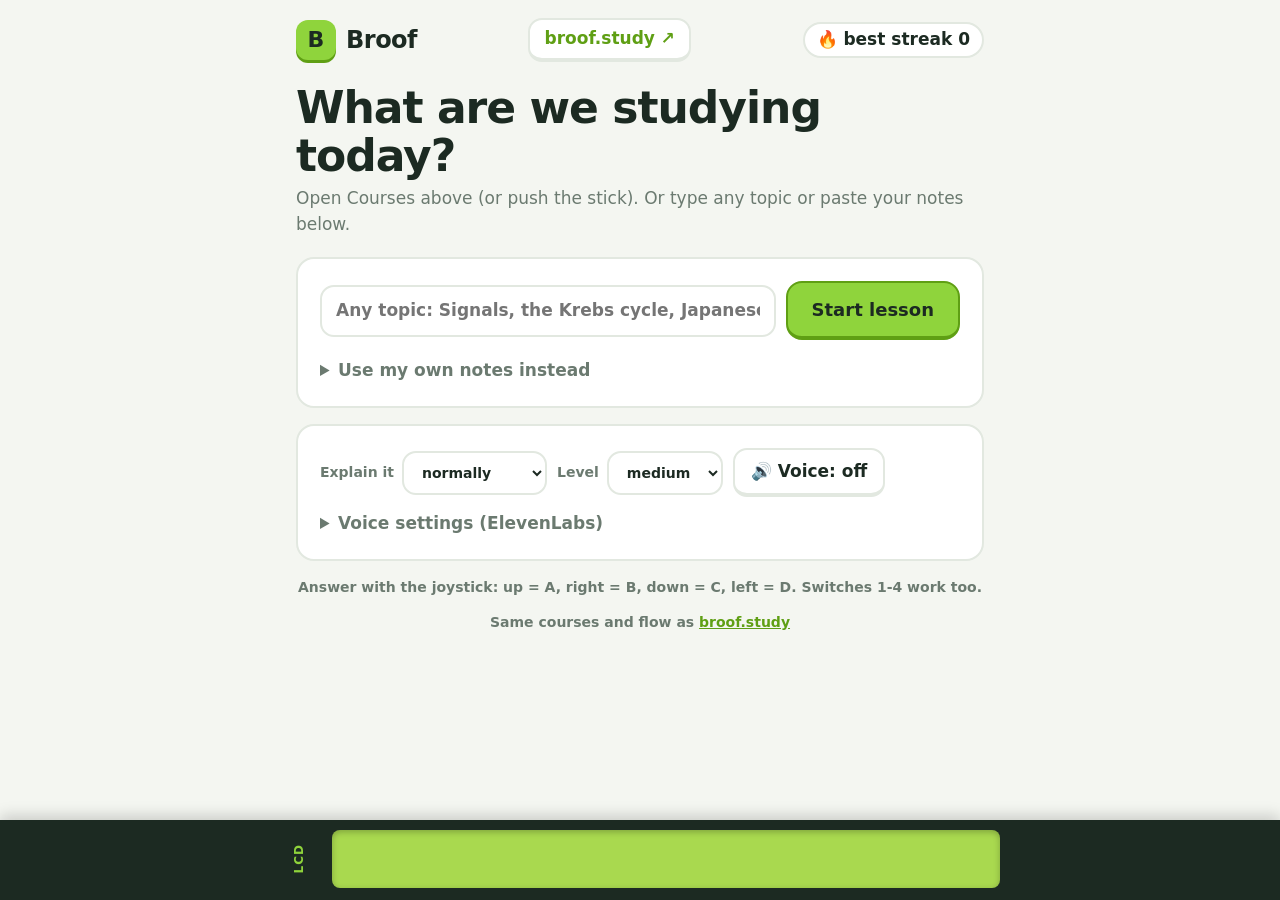
==== commit ddc1d936: "Add styles and scripts for LCD interface" ====
--- a/index.html
+++ b/index.html
@@ -399,5 +399,82 @@
 }
 loadLast();
 </script>
+<style>
+:root{--green:#8fd43c;--green-d:#5f9f14;--green-bg:#eef9dc}
+button.primary{color:#1c2a22!important}
+.logo,.choice.right .k,.choice.wrong .k{color:#1c2a22}
+.wrap{padding-bottom:150px}
+#lcdbar{position:fixed;left:0;right:0;bottom:0;background:#1c2a22;padding:10px 14px 12px;z-index:50;box-shadow:0 -4px 14px rgba(0,0,0,.18)}
+#lcdbar .in{max-width:720px;margin:0 auto;display:flex;gap:14px;align-items:center}
+#lcdbar .tag{background:none;color:#8fd43c;font-weight:900;font-size:12px;letter-spacing:1px;writing-mode:vertical-rl;transform:rotate(180deg)}
+#lcdscreen{flex:1;background:#a9d94f;color:#1c2a22;border-radius:8px;padding:8px 12px;font:700 15px/1.35 Consolas,"Courier New",monospace;box-shadow:inset 0 2px 6px rgba(0,0,0,.25);min-height:58px}
+#lcdscreen div{white-space:pre-wrap}
+.mb{display:flex;flex-wrap:wrap;gap:10px}
+.mb button{flex:1 1 140px}
+.arr{display:inline-block;width:22px;font-weight:900}
+</style>
+<div id="lcdbar"><div class="in"><div class="tag">LCD</div><div id="lcdscreen"></div></div></div>
+<script>
+(function(){
+const G={"\x01":"↑","\x02":"↓","\x03":"←","\x04":"→","\x05":"✓","\x06":"✗","\x07":"★"};
+const AR=["↑","→","↓","←"];
+const cl=t=>String(t||"").replace(/[\x01-\x07]/g,c=>G[c]).replace(/`/g,"\u{1F6E1}\uFE0F");
+const mk=(par,first,id)=>{const d=document.createElement("div");d.className="card";d.id=id;d.hidden=true;d.innerHTML='<h3 style="margin:0 0 10px"></h3><div class="mb"></div>';first?par.prepend(d):par.appendChild(d);return d;};
+const mc=mk(document.getElementById("home"),true,"menuCard");
+const md=mk(document.querySelector("#done .card"),false,"menuDone");
+function menu(card){
+  const l=S.lcd;card.hidden=true;
+  if(!l||l[0]!=="lcd_menu")return;
+  const p=l[1].split("|");card.hidden=false;
+  card.querySelector("h3").textContent=cl(p[0]);
+  const b=card.querySelector(".mb");b.innerHTML="";
+  p.slice(1).forEach(o=>{const i=parseInt(o[0]),x=document.createElement("button");x.className="primary";x.innerHTML='<span class="arr"></span><span></span>';x.firstChild.textContent=AR[i];x.lastChild.textContent=cl(o.slice(2));x.onclick=()=>{stopSpeaking();api("/api/answer",{i});};b.appendChild(x);});
+}
+function lcd(){
+  const l=S.lcd,box=document.getElementById("lcdscreen");box.innerHTML="";if(!l)return;
+  const p=l[1].split("|").map(cl);let ln=[];
+  if(l[0]==="lcd_menu"){ln=[p[0]];const o=p.slice(1).map(x=>AR[parseInt(x[0])]+" "+x.slice(2));for(let k=0;k<o.length;k+=2)ln.push(o.slice(k,k+2).join("   "));}
+  else if(l[0]==="lcd_question")ln=[p[0],p.slice(1).map((c,k)=>"ABCD"[k]+")"+c).join(" ")];
+  else ln=p;
+  ln.forEach(t=>{const d=document.createElement("div");d.textContent=t;box.appendChild(d);});
+}
+setInterval(()=>{try{lcd();menu(mc);menu(md);if(S.phase!=="home")mc.hidden=true;if(S.phase!=="done")md.hidden=true;}catch(e){}},400);
+/* voice: never two voices at once */
+window.say=function(text,force){
+  return new Promise(async resolve=>{
+    if((!voiceOn&&!force)||!text)return resolve(false);
+    stopSpeaking();const my=speechToken;text=speakable(text);
+    const key=LS.get("elKey"),voice=LS.get("elVoice");
+    if(key&&voice){
+      try{
+        const r=await fetch("https://api.elevenlabs.io/v1/text-to-speech/"+encodeURIComponent(voice),{method:"POST",headers:{"xi-api-key":key,"Content-Type":"application/json","Accept":"audio/mpeg"},body:JSON.stringify({text,model_id:"eleven_turbo_v2_5"})});
+        if(!r.ok)throw new Error("ElevenLabs "+r.status);
+        const blob=await r.blob();
+        if(my!==speechToken)return resolve(false);
+        const a=new Audio(URL.createObjectURL(blob));
+        a.onended=()=>resolve(true);a.onerror=()=>resolve(false);
+        speaking=a;await a.play();
+        if(my!==speechToken){try{a.pause();}catch(e){}resolve(false);}
+        return;
+      }catch(e){}
+    }
+    if(my!==speechToken)return resolve(false);
+    const u=new SpeechSynthesisUtterance(text);u.rate=1.05;
+    u.onend=()=>resolve(true);u.onerror=()=>resolve(false);
+    speechSynthesis.speak(u);
+  });
+};
+})();
+</script>
+<script>
+(function(){
+const c=document.getElementById("chips");if(c)c.style.display="none";
+const tb=document.querySelector("#home .topbar");
+if(tb){const a=document.createElement("a");a.href="https://broof.study/use.html";a.target="_blank";a.textContent="broof.study \u2197";a.style.cssText="font-weight:800;color:#5f9f14;text-decoration:none;border:2px solid #e2e8e0;border-bottom-width:4px;border-radius:14px;padding:6px 14px;background:#fff";tb.insertBefore(a,tb.lastElementChild);}
+const f=document.createElement("p");f.className="hint";f.style.cssText="text-align:center;margin-top:8px";f.innerHTML='Same courses and flow as <a href="https://broof.study/use.html" target="_blank" style="color:#5f9f14;font-weight:800">broof.study</a>';
+const w=document.querySelector(".wrap");if(w)w.appendChild(f);
+const hp=document.querySelector("#home .hero p");if(hp)hp.textContent="Open Courses above (or push the stick). Or type any topic or paste your notes below.";
+})();
+</script>
 </body>
 </html>
